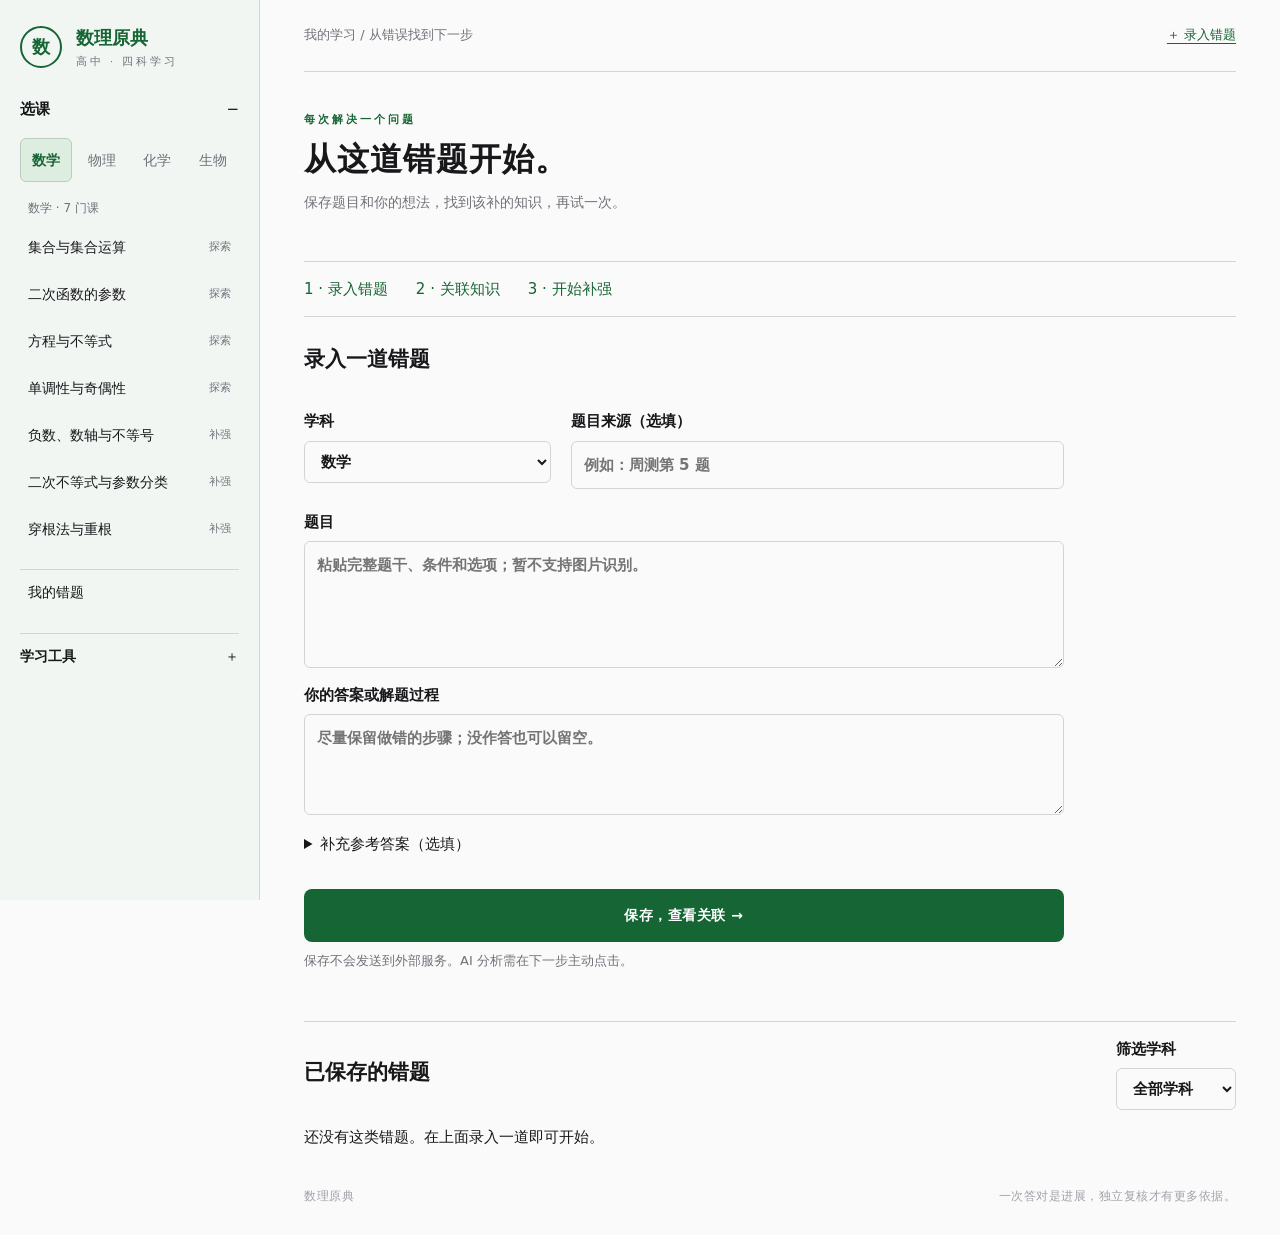
==== learning.html @ 26b703b5 "feat: 学习记录系统 + 科学实验模块 + 课程菜单导航 - 新增错题学习系统：learning.html + learning-store（localStorage 持久化）+ llm.js（A" ====
<!doctype html>
<html lang="zh-CN">
  <head>
    <meta charset="UTF-8" />
    <meta name="viewport" content="width=device-width,initial-scale=1" />
    <meta name="referrer" content="no-referrer" />
    <title>我的错题 · 数理原典</title>
    <link rel="stylesheet" href="style.css" />
    <link rel="stylesheet" href="learning.css" />
  <link rel="stylesheet" href="course-menu.css"></head>
  <body class="learning-page">
    <aside class="app-sidebar"><a class="brand" href="index.html"><span class="brandmark">数</span><span>数理原典<b>高中 · 四科学习</b></span></a><div id="course-menu"></div><a class="sidebar-notebook" href="learning.html#notebook">我的错题</a><details class="sidebar-tools"><summary>学习工具</summary><div class="sidebar-tools-content"><a href="learning.html#settings">API 设置</a><a href="learning.html#gaps">待补知识</a><button class="quiet" id="export">导出学习备份</button><label class="import-label">恢复备份<input id="import" type="file" accept="application/json,.json"></label><p class="notes">备份不含密钥，恢复只合并缺少的错题。</p></div></details></aside>
    <main>
      <header>
        <span>我的学习 / 从错误找到下一步</span><a href="#new">＋ 录入错题</a>
      </header>
      <p id="notice" role="status" aria-live="polite"></p>
      <section id="notebook-view">
        <section class="heading">
          <div>
            <div class="eyebrow">每次解决一个问题</div>
            <h1>从这道错题开始。</h1>
            <p>保存题目和你的想法，找到该补的知识，再试一次。</p>
          </div>
        </section>
        <ol class="workflow">
          <li>1 · 录入错题</li>
          <li>2 · 关联知识</li>
          <li>3 · 开始补强</li>
        </ol>
        <form id="mistake-form">
          <h2>录入一道错题</h2>
          <div class="field-row">
            <label>学科<select id="subject"></select></label
            ><label
              >题目来源（选填）<input
                id="source"
                maxlength="120"
                placeholder="例如：周测第 5 题"
            /></label>
          </div>
          <label
            >题目<textarea
              id="question"
              required
              maxlength="8000"
              rows="4"
              placeholder="粘贴完整题干、条件和选项；暂不支持图片识别。"
            ></textarea></label
          ><label
            >你的答案或解题过程<textarea
              id="student-answer"
              maxlength="8000"
              rows="3"
              placeholder="尽量保留做错的步骤；没作答也可以留空。"
            ></textarea>
          </label>
          <details>
            <summary>补充参考答案（选填）</summary>
            <label
              >参考答案与解释<textarea
                id="expected-answer"
                maxlength="8000"
                rows="3"
              ></textarea>
            </label>
          </details>
          <button class="primary" type="submit">保存，查看关联 →</button>
          <p class="notes">
            保存不会发送到外部服务。AI 分析需在下一步主动点击。
          </p>
        </form>
        <section class="records">
          <div class="section-heading">
            <h2>已保存的错题</h2>
            <label
              >筛选学科<select id="filter">
                <option value="">全部学科</option>
              </select></label
            >
          </div>
          <div id="records"></div>
        </section>
      </section>
      <section id="detail-view" hidden>
        <a href="#notebook">← 我的错题</a>
        <div id="detail"></div>
      </section>
      <section id="settings-view" hidden>
        <h1>API 设置</h1>
        <p>
          填写支持 OpenAI Chat Completions 格式的服务，模型名称由服务商提供。
        </p>
        <form id="settings-form">
          <label
            >API 地址<input
              id="api-url"
              type="url"
              required
              placeholder="https://服务域名/v1"
              autocomplete="off"
          /></label>
          <p class="notes">
            支持基础地址或完整 /chat/completions
            地址。服务须允许本网站跨域访问（CORS）。
          </p>
          <label
            >模型名称<input
              id="api-model"
              required
              maxlength="150"
              placeholder="填写服务商支持的模型 ID"
              autocomplete="off" /></label
          ><label
            >API Key<input
              id="api-key"
              type="password"
              required
              autocomplete="off"
              spellcheck="false" /></label
          ><label class="check"
            ><input
              id="remember-key"
              type="checkbox"
            />在这台私人设备记住密钥</label
          >
          <p class="notes">
            默认仅当前标签页保存密钥。勾选后明文保存在浏览器中，同源脚本可读取；不要在共享设备勾选。分析会把当前题目、解法和参考答案发给你填写的服务，请先去除姓名等个人信息。
          </p>
          <div class="actions">
            <button class="primary" type="submit">保存设置</button
            ><button class="quiet" type="button" id="test-api">测试连接</button
            ><button class="quiet" type="button" id="clear-key">
              忘记密钥
            </button>
          </div>
          <p id="api-status" role="status"></p>
        </form>
        <p class="notes">
          测试仅发送“请回复 OK”，可能产生少量 API 费用。没有 API
          也能保存错题和手动关联。
        </p>
      </section>
      <section id="gaps-view" hidden>
        <h1>待补知识</h1>
        <p>
          这些内容暂未匹配到系统课程。保留原题依据，供后续补充教材讲解和验证练习；AI
          建议需人工核对。
        </p>
        <button class="quiet" id="export-gaps">导出课程补充清单</button>
        <div id="gaps"></div>
      </section>
      <footer>
        数理原典 <span>一次答对是进展，独立复核才有更多依据。</span>
      </footer>
    </main>
    <script src="js/curriculum.js"></script><script src="js/course-menu.js"></script>
    <script src="js/learning-store.js"></script>
    <script src="js/llm.js"></script>
    <script src="js/learning.js"></script>
  </body>
</html>
---- style.css ----
:root {
  --ink: #18181b;
  --muted: #71717a;
  --accent: #166534;
  --line: #d4d4d8;
  --bg: #fafafa;
  --teal: #b45309;
}

* { box-sizing: border-box; }

body {
  margin: 0;
  background: var(--bg);
  color: var(--ink);
  font: 15px/1.75 'Noto Serif SC', -apple-system, BlinkMacSystemFont, "Segoe UI", "Microsoft YaHei", serif;
}

button, input, select { font: inherit; }
button { cursor: pointer; }

button:focus-visible, input:focus-visible, select:focus-visible {
  outline: 2px solid var(--accent);
  outline-offset: 2px;
}

button:disabled { cursor: not-allowed; opacity: .5; }

/* Sidebar */
aside {
  position: fixed;
  width: 260px;
  background: #f4f4f5;
  border-right: 1px solid var(--line);
  height: 100vh;
  padding: 36px 24px;
  display: flex;
  flex-direction: column;
}

.brand {
  display: flex;
  gap: 12px;
  color: var(--ink);
  text-decoration: none;
  font-size: 25px;
  font-weight: 750;
  align-items: center;
}

.brand b {
  display: block;
  font-size: 12px;
  letter-spacing: 2px;
  font-weight: 500;
  color: var(--muted);
}

.brandmark {
  display: grid;
  place-items: center;
  border: 2px solid var(--accent);
  color: var(--accent);
  border-radius: 50%;
  width: 42px;
  height: 42px;
  font-size: 18px;
  font-weight: 700;
}

.edition {
  font-size: 11px;
  color: var(--muted);
  letter-spacing: 2px;
  margin: 28px 5px 32px;
  text-transform: uppercase;
}

.navlabel {
  font-size: 11px;
  color: #a1a1aa;
  letter-spacing: 2.5px;
  text-transform: uppercase;
  display: flex;
  justify-content: space-between;
  align-items: baseline;
  padding: 0 0;
  margin: 24px 0 12px;
}

nav button {
  width: 100%;
  border: 0;
  background: transparent;
  text-align: left;
  border-radius: 6px;
  padding: 10px 14px;
  margin: 2px 0;
  color: #52525b;
  font-size: 14px;
  display: flex;
  gap: 10px;
  align-items: center;
}

nav button.active {
  background: #ffffff;
  color: var(--accent);
  font-weight: 650;
  box-shadow: 0 1px 3px rgba(0, 0, 0, 0.05);
}

nav button:hover {
  background: #e4e4e7;
}

.navicon {
  width: 24px;
  font-size: 19px;
}

.asidebottom {
  margin-top: auto;
  padding: 24px 10px 0;
}

.smallgrid {
  font-size: 28px;
  color: var(--accent);
}

.asidebottom strong {
  font-size: 14px;
  font-family: 'Noto Serif SC', Georgia, serif;
}

.asidebottom p {
  font-size: 12px;
  color: var(--muted);
  margin: 5px 0 18px;
}

.asidebottom > span {
  font-size: 12px;
  color: #a1a1aa;
}

/* Main */
main {
  margin-left: 260px;
  padding: 0 44px;
  max-width: 1400px;
}

header {
  height: 72px;
  display: flex;
  align-items: center;
  justify-content: space-between;
  border-bottom: 1px solid var(--line);
  font-size: 13px;
  color: var(--muted);
}

.slash {
  margin: 0 16px;
  color: #c4c4cc;
}

.headerhint {
  font-size: 12px;
}

.heading {
  display: flex;
  justify-content: space-between;
  align-items: center;
  padding: 30px 0 23px;
}

.eyebrow {
  font-size: 11px;
  color: var(--accent);
  letter-spacing: 3px;
  font-weight: 650;
  text-transform: uppercase;
}

h1 {
  font-family: 'Noto Serif SC', Georgia, serif;
  font-size: 32px;
  letter-spacing: 1px;
  margin: 8px 0 6px;
  line-height: 1.2;
}

p { margin: 8px 0; }

.heading p {
  font-size: 14px;
  color: var(--muted);
}

.quiet {
  border: 1px solid var(--line);
  background: #ffffff;
  color: #52525b;
  border-radius: 5px;
  padding: 8px 14px;
  font-size: 13px;
}

.quiet:hover {
  border-color: var(--accent);
  color: var(--accent);
}

/* Steps */
.steps {
  display: flex;
  background: #ffffff;
  padding: 0;
  border-radius: 8px;
  border: 1px solid var(--line);
  gap: 0;
  margin-bottom: 28px;
  overflow: hidden;
}

.step {
  flex: 1;
  padding: 14px 18px;
  display: flex;
  gap: 12px;
  align-items: center;
  color: #a1a1aa;
  font-size: 14px;
  border-right: 1px solid var(--line);
  position: relative;
}

.step:last-child {
  border-right: 0;
}

.step.current {
  background: #ffffff;
  border-radius: 0;
  box-shadow: none;
  color: var(--accent);
  font-weight: 600;
}

.step.current::after {
  content: '';
  position: absolute;
  bottom: 0;
  left: 18px;
  right: 18px;
  height: 2px;
  background: var(--accent);
  border-radius: 1px;
}

.step.done {
  color: var(--teal);
}

.step b {
  border: 1px solid currentColor;
  border-radius: 50%;
  width: 23px;
  height: 23px;
  text-align: center;
  font-size: 12px;
  line-height: 21px;
}

.step span {
  font-size: 12px;
  margin-left: auto;
}

/* Workspace */
.workspace {
  display: grid;
  grid-template-columns: minmax(0, 1fr) 320px;
  gap: 22px;
  align-items: start;
}

.experiment {
  background: #ffffff;
  border: 1px solid var(--line);
  border-radius: 10px;
  overflow: hidden;
}

.paneltop {
  display: flex;
  justify-content: space-between;
  align-items: center;
  padding: 18px 22px;
  border-bottom: 1px solid var(--line);
}

.paneltop strong {
  font-size: 15px;
}

.liveicon {
  color: var(--accent);
  margin-right: 9px;
}

.paneltop > span {
  font-size: 12px;
  color: var(--muted);
}

#toolbar {
  display: flex;
  gap: 7px;
  padding: 15px 22px 0;
  flex-wrap: wrap;
}

#toolbar:empty {
  display: none;
}

.pill {
  border: 1px solid var(--line);
  background: #ffffff;
  color: #52525b;
  padding: 7px 14px;
  font-size: 13px;
  border-radius: 20px;
}

.pill.active {
  color: var(--accent);
  background: #f0fdf4;
  border-color: #bbf7d0;
}

#visual {
  padding: 10px 20px 0;
}

svg {
  width: 100%;
  height: auto;
  display: block;
  overflow: hidden;
}

svg text {
  font: 14px 'Noto Serif SC', -apple-system, "Microsoft YaHei", serif;
  fill: #71717a;
}

/* JSXGraph 容器 */
.jxgbox {
  border-radius: 8px !important;
  border: 1px solid var(--line) !important;
  background: #ffffff !important;
}

/* KaTeX 公式内联样式 */
.katex-tex {
  display: inline;
}
.katex { font-size: 1em; }
.card .question .katex { font-size: 1.05em; }
.feedback .katex { font-size: 1em; }

.readout {
  display: grid;
  grid-template-columns: repeat(3, 1fr);
  padding: 0;
  gap: 0;
  border-top: 1px solid var(--line);
}

.stat {
  border-right: 1px solid var(--line);
  font-size: 12px;
  color: var(--muted);
  padding: 16px 20px;
  overflow-wrap: anywhere;
  letter-spacing: .5px;
}

.stat:last-child {
  border: none;
}

.stat strong {
  display: block;
  font-size: 20px;
  color: var(--ink);
  font-weight: 600;
  margin-top: 4px;
  font-family: 'Noto Serif SC', Georgia, serif;
}

.stat strong.blue {
  color: var(--accent);
}

#controls {
  padding: 20px 24px;
  background: #fafafa;
  border-top: 1px solid var(--line);
}

.control {
  display: grid;
  grid-template-columns: 100px 1fr 60px;
  gap: 14px;
  align-items: center;
  margin: 10px 0;
  font-size: 14px;
  color: #52525b;
}

.control output {
  background: #ffffff;
  border: 1px solid var(--line);
  text-align: center;
  border-radius: 4px;
  color: var(--accent);
  font-weight: 600;
  font-variant-numeric: tabular-nums;
}

input[type=range] {
  width: 100%;
  accent-color: var(--accent);
  cursor: ew-resize;
}

.labfooter {
  border-top: 1px solid var(--line);
  padding: 13px 22px;
  display: flex;
  justify-content: space-between;
  align-items: center;
  gap: 10px;
}

.labfooter > span {
  font-size: 12px;
  color: #a1a1aa;
}

/* Cards */
.card {
  background: #ffffff;
  border: 1px solid var(--line);
  border-radius: 10px;
  padding: 28px;
}

.card h2 {
  font-family: 'Noto Serif SC', Georgia, serif;
  font-size: 20px;
  margin: 14px 0 12px;
  line-height: 1.4;
}

.card .question {
  font-size: 16px;
  line-height: 1.9;
  margin: 15px 0;
}

.badge {
  background: #f0fdf4;
  color: var(--accent);
  font-size: 11px;
  padding: 4px 10px;
  border-radius: 4px;
  letter-spacing: 1px;
}

.option {
  display: flex;
  align-items: flex-start;
  gap: 12px;
  text-align: left;
  padding: 14px 16px;
  width: 100%;
  border: 1px solid var(--line);
  border-radius: 8px;
  background: #ffffff;
  margin: 8px 0;
  font-size: 14px;
  color: #52525b;
}

.option.selected {
  border-color: var(--accent);
  background: #f0fdf4;
  color: var(--accent);
}

.option .letter {
  flex-shrink: 0;
  display: grid;
  place-items: center;
  width: 24px;
  height: 24px;
  border-radius: 50%;
  background: #e4e4e7;
  font-size: 12px;
  font-weight: 600;
}

.option.selected .letter {
  background: var(--accent);
  color: #fff;
}

.primary {
  border: 0;
  background: var(--accent);
  color: #ffffff;
  border-radius: 8px;
  padding: 14px;
  width: 100%;
  margin-top: 20px;
  font-size: 14px;
  font-weight: 600;
  letter-spacing: .5px;
}

.primary:hover {
  background: #14532d;
}

.feedback {
  padding: 13px;
  margin-top: 15px;
  background: #f0fdf4;
  color: #166534;
  border-radius: 6px;
  font-size: 14px;
  line-height: 1.85;
}

.feedback.wrong {
  background: #fff7ed;
  color: #9a3412;
}

.concept {
  padding: 24px 12px;
}

.concept h3 {
  font-size: 15px;
  margin: 8px 0;
}

.concept p {
  font-size: 14px;
  line-height: 1.9;
  color: var(--muted);
}

footer {
  font-size: 12px;
  color: #a1a1aa;
  display: flex;
  justify-content: space-between;
  padding: 28px 0;
  letter-spacing: .5px;
}

.notes {
  font-size: 13px;
  color: var(--muted);
}

.tokens {
  display: flex;
  gap: 8px;
  flex-wrap: wrap;
  margin: 8px 0;
}

.token {
  border: 1px solid #bbf7d0;
  border-radius: 50%;
  width: 31px;
  height: 31px;
  background: #ffffff;
  color: var(--accent);
  cursor: grab;
  padding: 0;
}

.token.selected {
  background: var(--accent);
  color: #ffffff;
}

.zones {
  display: grid;
  grid-template-columns: repeat(4, 1fr);
  gap: 7px;
}

.zone {
  border: 1px dashed #c4c4cc;
  border-radius: 6px;
  background: #fafafa;
  padding: 8px 4px;
  font-size: 12px;
  color: #52525b;
  min-height: 48px;
}

.zone:hover {
  background: #e4e4e7;
}

#comparison {
  padding: 0 20px;
}

#comparison:not(:empty) {
  border-top: 1px solid var(--line);
  padding: 14px 20px;
  font-size: 13px;
  color: var(--muted);
}

.comparevalues {
  display: flex;
  flex-wrap: wrap;
  gap: 8px;
  color: var(--ink);
}

.comparevalues span {
  background: #f4f4f5;
  padding: 5px 9px;
  border-radius: 4px;
}

select {
  padding: 6px;
  border: 1px solid var(--line);
  border-radius: 4px;
  color: var(--ink);
  background: #ffffff;
}

.playrow {
  display: flex;
  gap: 10px;
  align-items: center;
  margin-bottom: 12px;
}

.lockednote {
  font-size: 13px;
  color: #9a3412;
  background: #fff7ed;
  padding: 8px 12px;
  border-radius: 5px;
  margin-bottom: 12px;
}

/* Responsive */
@media (min-width: 1500px) {
  .workspace { grid-template-columns: minmax(0, 1fr) 370px; }
  main { padding: 0 48px; }
  #visual { max-width: 950px; margin: auto; }
}

@media (max-width: 1150px) {
  aside { width: 220px; padding: 25px 16px; }
  main { margin-left: 220px; padding: 0 24px; }
  .workspace { grid-template-columns: minmax(0, 1fr) 300px; gap: 18px; }
  .step span { display: none; }
  .card { padding: 20px; }
  .control { grid-template-columns: 90px 1fr 50px; gap: 8px; }
}

@media (max-width: 900px) {
  aside { position: relative; width: 100%; height: auto; padding: 16px; }
  .brand { font-size: 22px; }
  .edition, .asidebottom, .navlabel { display: none; }
  nav { display: flex; flex-wrap: wrap; margin-top: 10px; }
  nav button { width: auto; font-size: 13px; padding: 7px; margin-right: 5px; }
  .navicon { display: none; }
  main { margin: 0; padding: 0 16px; }
  .workspace { grid-template-columns: 1fr; }
  .thinking { display: grid; grid-template-columns: 1fr 1fr; }
  .steps { margin-bottom: 15px; }
  .heading { padding-top: 20px; }
  h1 { font-size: 25px; }
  header { height: 48px; }
  .headerhint { display: none; }
}

@media (max-width: 550px) {
  .thinking { display: block; }
  .step { font-size: 12px; padding: 8px; }
  .step b { display: none; }
  .heading { gap: 10px; }
  .heading .quiet { white-space: nowrap; }
  .zones { grid-template-columns: 1fr 1fr; }
  .labfooter { align-items: flex-start; flex-direction: column; }
  .stat strong { font-size: 17px; }
  .readout { gap: 0; }
  footer span { display: none; }
}

/* Project branding */
.brand { font-size: 18px; gap: 14px; line-height: 1.3; font-family: 'Noto Serif SC', Georgia, serif; font-weight: 700; }
.brandmark { flex-shrink: 0; }
.brand b { font-size: 11px; letter-spacing: 3px; margin-top: 4px; font-weight: 400; text-transform: uppercase; font-family: -apple-system, 'Segoe UI', sans-serif; }
.asidebottom strong { font-size: 14px; }

/* Training links */
.learning-entry {padding:12px 0;border-bottom:1px solid var(--line);font-size:14px}
.learning-entry a,#learning-notice a {color:var(--accent);font-weight:600}
#learning-notice {padding:10px;border:1px solid var(--line)}
.training-hint { margin-top: 18px; padding: 12px; background: #f0fdf4; border-radius: 6px; border-left: 3px solid var(--accent); }
.training-hint strong { font-size: 14px; color: var(--accent); }
.training-hint p { margin: 6px 0 0; font-size: 13px; }
.training-link { color: var(--accent); text-decoration: none; padding: 2px 6px; background: #ffffff; border: 1px solid #bbf7d0; border-radius: 4px; font-size: 12px; display: inline-block; margin: 2px; }
.training-link:hover { background: #f0fdf4; border-color: var(--accent); }
---- learning.css ----
.learning-page {
  font-family: system-ui, "Microsoft YaHei", sans-serif;
}
.learning-page aside nav {
  display: flex;
  flex-direction: column;
  gap: 8px;
  margin: 30px 0;
}
.learning-page aside nav a {
  padding: 8px 0;
}
.learning-page a {
  color: var(--accent);
  text-underline-offset: 4px;
}
.learning-page main {
  max-width: 1200px;
}
.learning-page h1 {
  font-size: 2rem;
  line-height: 1.4;
}
.learning-page h2 {
  font-size: 1.3rem;
  margin-top: 24px;
}
.learning-page p {
  max-width: 75ch;
}
.learning-page form {
  max-width: 760px;
}
.learning-page label {
  display: block;
  margin: 14px 0 6px;
  font-weight: 600;
}
.learning-page input:not([type="checkbox"]),
.learning-page select,
.learning-page textarea {
  display: block;
  width: 100%;
  margin-top: 6px;
  border: 1px solid var(--line);
  background: var(--bg);
  color: var(--ink);
  border-radius: 6px;
  padding: 10px 12px;
  font: inherit;
}
.learning-page textarea {
  resize: vertical;
}
.learning-page input:focus-visible,
.learning-page textarea:focus-visible {
  outline: 2px solid var(--accent);
  outline-offset: 2px;
}
.field-row {
  display: grid;
  grid-template-columns: 1fr 2fr;
  gap: 20px;
}
.workflow {
  display: flex;
  list-style: none;
  padding: 14px 0;
  gap: 28px;
  border-block: 1px solid var(--line);
  color: var(--accent);
}
.learning-page details {
  margin: 16px 0;
}
.learning-page summary {
  cursor: pointer;
}
.learning-page .primary {
  margin-top: 16px;
}
.actions {
  display: flex;
  align-items: center;
  gap: 12px;
  flex-wrap: wrap;
  margin: 18px 0;
}
.learning-page .actions .primary {
  margin: 0;
}
.learning-page .actions button {
  width: auto;
  min-width: 140px;
}
.section-heading {
  display: flex;
  gap: 20px;
  align-items: center;
  justify-content: space-between;
}
.section-heading select {
  min-width: 120px;
}
.records {
  margin-top: 48px;
  border-top: 1px solid var(--line);
}
.record,
.knowledge-link,
.gap {
  padding: 20px 0;
  border-bottom: 1px solid var(--line);
  overflow-wrap: anywhere;
}
.record h3,
.knowledge-link h3 {
  margin: 0 0 8px;
}
.record p {
  margin: 5px 0;
}
.record-link {
  display: block;
  font-size: 1.1rem;
  font-weight: 600;
}
.source-text {
  white-space: pre-wrap;
  overflow-wrap: anywhere;
  line-height: 1.8;
}
.analysis-summary {
  padding: 16px;
  background: oklch(96% 0.014 150);
  border: 1px solid var(--line);
  border-radius: 6px;
}
.badge-text {
  font-size: 0.85rem;
  color: var(--muted);
}
.learning-page button:disabled {
  cursor: wait;
  opacity: 0.6;
}
.learning-page .check {
  font-weight: 400;
  display: flex;
  gap: 10px;
  align-items: center;
}
#notice:not(:empty),
#api-status:not(:empty) {
  padding: 12px;
  border: 1px solid var(--line);
  border-radius: 6px;
  background: oklch(96% 0.014 150);
  white-space: pre-wrap;
  overflow-wrap: anywhere;
}
.import-label {
  font-size: 0.85rem;
}
.learning-page aside input[type="file"] {
  max-width: 100%;
  font-size: 0.8rem;
}
.learning-page [hidden] {
  display: none !important;
}
@media (max-width: 800px) {
  .learning-page aside {
    position: static;
    width: auto;
    height: auto;
    padding: 18px 22px;
  }
  .learning-page aside nav {
    flex-direction: row;
    flex-wrap: wrap;
    margin: 12px 0;
    gap: 16px;
  }
  .learning-page aside .notes {
    display: none;
  }
  .learning-page main {
    margin-left: 0;
    padding: 20px;
  }
  .workflow {
    gap: 12px;
    font-size: 0.85rem;
  }
  .field-row {
    grid-template-columns: 1fr;
    gap: 0;
  }
  .section-heading {
    align-items: flex-start;
  }
  .learning-page h1 {
    font-size: 1.7rem;
  }
}
@media (prefers-reduced-motion: reduce) {
  * {
    scroll-behavior: auto !important;
  }
}
---- course-menu.css ----
/* Loaded last on every page to keep navigation independent of page styles. */
aside.app-sidebar {
  padding: 26px 20px;
  overflow-y: auto;
  gap: 18px;
  background: oklch(97% 0.006 150);
  font-family: system-ui, "Microsoft YaHei", sans-serif;
}
.app-sidebar .brand {
  margin: 0;
  font-family: inherit;
}
.app-sidebar details {
  margin: 0;
}
.app-sidebar summary {
  cursor: pointer;
  list-style: none;
  font-weight: 600;
  padding: 10px 0;
  display: flex;
  align-items: center;
  gap: 10px;
  min-height: 44px;
}
.app-sidebar summary::-webkit-details-marker {
  display: none;
}
.app-sidebar summary::after {
  content: "＋";
  margin-left: auto;
  font-weight: 400;
}
.app-sidebar details[open] > summary::after {
  content: "−";
}
#course-current {
  display: none;
}
.app-sidebar .subject-switch {
  display: grid;
  grid-template-columns: repeat(4, 1fr);
  gap: 4px;
  margin: 6px 0 16px;
}
.subject-switch button {
  font: inherit;
  font-size: 14px;
  border: 1px solid transparent;
  background: transparent;
  color: var(--muted);
  min-height: 44px;
  border-radius: 6px;
  padding: 6px 2px;
}
.subject-switch button[aria-pressed="true"] {
  color: var(--accent);
  background: oklch(93% 0.025 150);
  border-color: oklch(83% 0.03 150);
  font-weight: 700;
}
.subject-switch button:hover {
  background: oklch(94% 0.012 150);
}
.app-sidebar .course-list-label {
  font-size: 12px;
  color: var(--muted);
  margin: 0 8px 6px;
}
.app-sidebar #course-list {
  display: flex;
  flex-direction: column;
  gap: 3px;
  margin: 0;
}
.app-sidebar .course-link {
  display: flex;
  align-items: center;
  gap: 8px;
  padding: 10px 8px;
  min-height: 44px;
  line-height: 1.5;
  color: var(--ink);
  text-decoration: none;
  font-size: 14px;
  border-radius: 5px;
}
.course-link span {
  flex: 1;
  min-width: 0;
}
.course-link small {
  font-size: 11px;
  color: var(--muted);
  white-space: nowrap;
  font-weight: 400;
}
.app-sidebar .course-link:hover {
  background: oklch(94% 0.012 150);
}
.app-sidebar .course-link[aria-current="page"] {
  background: oklch(93% 0.025 150);
  color: var(--accent);
  font-weight: 650;
}
.app-sidebar .sidebar-notebook {
  display: block;
  color: var(--ink);
  text-decoration: none;
  font-size: 14px;
  min-height: 44px;
  padding: 10px 8px;
  border-top: 1px solid var(--line);
}
.app-sidebar .sidebar-tools {
  border-top: 1px solid var(--line);
  font-size: 14px;
}
.sidebar-tools-content {
  display: flex;
  flex-direction: column;
  gap: 12px;
  padding: 8px;
}
.app-sidebar .sidebar-tools-content a {
  color: var(--muted);
  text-decoration: none;
  min-height: 36px;
  display: flex;
  align-items: center;
}
.app-sidebar .sidebar-tools-content a:hover {
  color: var(--accent);
  text-decoration: underline;
}
.app-sidebar .sidebar-tools-content label {
  margin: 0;
  font-size: 12px;
}
.app-sidebar .sidebar-tools-content input {
  max-width: 100%;
  font-size: 12px;
}
.app-sidebar .sidebar-tools-content .notes {
  display: block;
  font-size: 12px;
  margin: 0;
}
.app-sidebar button:focus-visible,
.app-sidebar a:focus-visible,
.app-sidebar summary:focus-visible {
  outline: 2px solid var(--accent);
  outline-offset: 2px;
}
@media (max-width: 900px) {
  aside.app-sidebar {
    position: relative;
    width: 100%;
    height: auto;
    padding: 12px 16px;
    display: grid;
    grid-template-columns: minmax(0, 1fr) auto;
    gap: 4px 12px;
  }
  .app-sidebar .brand {
    font-size: 17px;
    grid-column: 1;
  }
  .app-sidebar .brandmark {
    width: 32px;
    height: 32px;
  }
  .app-sidebar .brand b {
    display: none;
  }
  .app-sidebar .sidebar-notebook {
    grid-column: 2;
    grid-row: 1;
    border: 0;
    padding: 4px;
    min-height: 36px;
  }
  #course-menu,
  .app-sidebar .sidebar-tools {
    grid-column: 1 / -1;
  }
  #course-current {
    display: block;
    flex: 1;
    min-width: 0;
    overflow: hidden;
    text-overflow: ellipsis;
    white-space: nowrap;
    color: var(--muted);
    font-size: 12px;
    font-weight: 400;
  }
  .app-sidebar #course-list {
    display: flex;
    max-height: 45vh;
    overflow-y: auto;
  }
  .app-sidebar .subject-switch {
    margin-bottom: 8px;
  }
  .app-sidebar .sidebar-tools {
    border: 0;
  }
  .app-sidebar .sidebar-tools > summary {
    padding: 2px 0;
    min-height: 32px;
    font-size: 12px;
    color: var(--muted);
  }
  .learning-page main {
    margin-left: 0;
  }
}
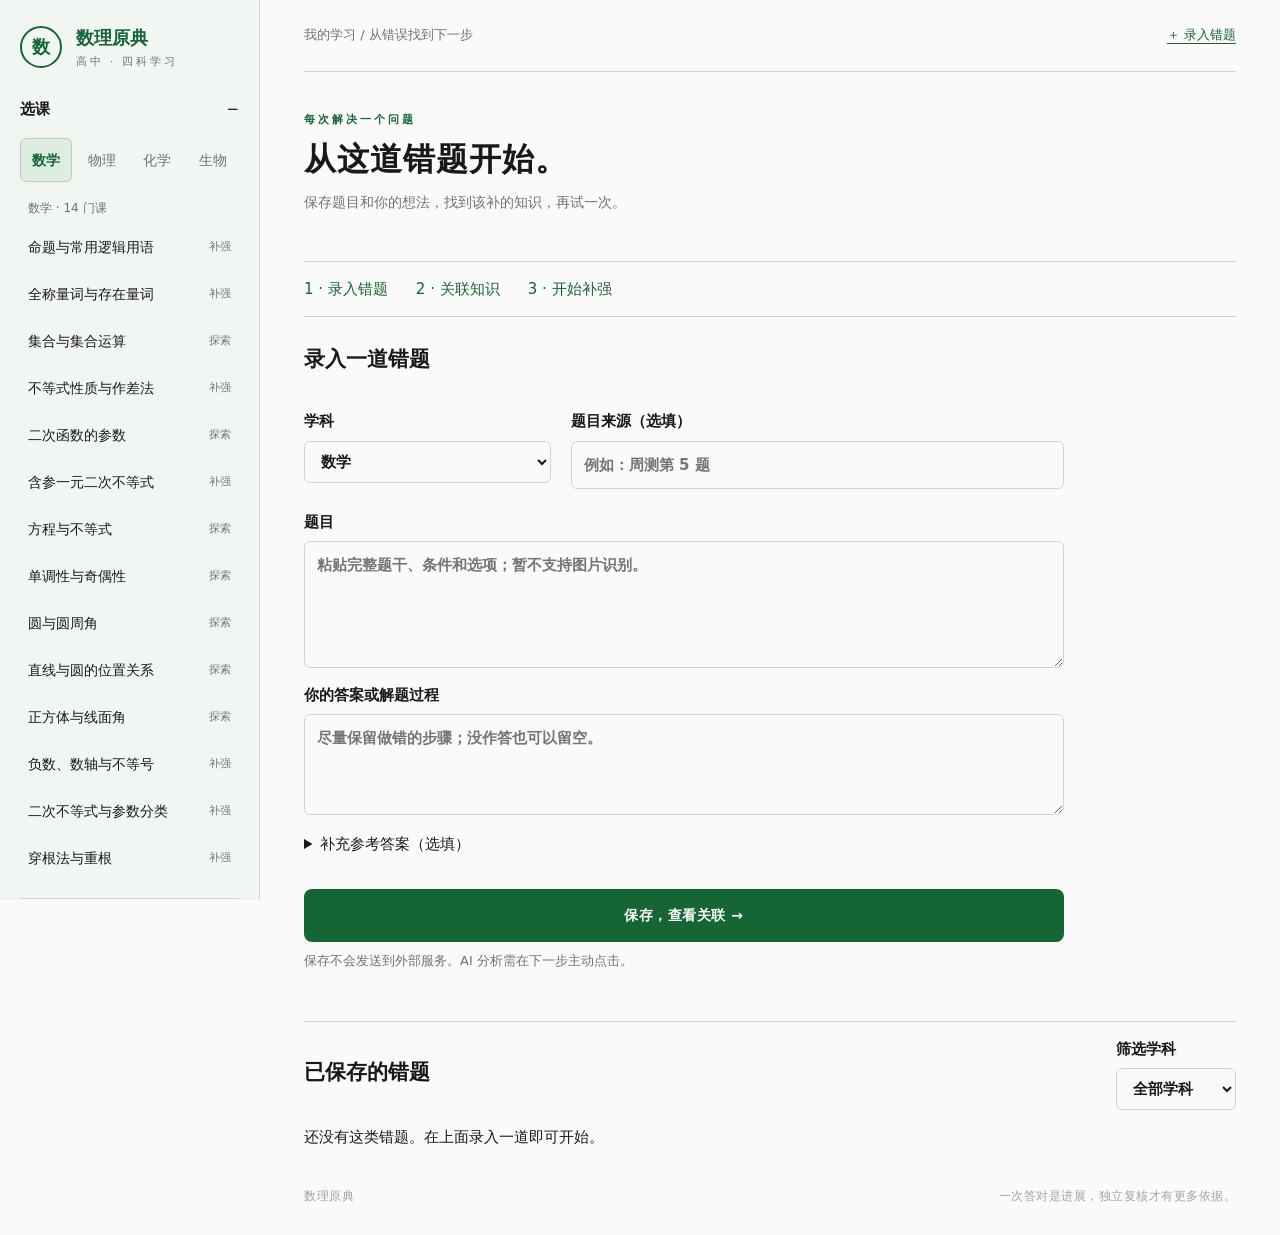
==== commit 9fa0c41d: "丰富数学课程：新增4个训练模块(命题逻辑/不等式性质/含参二次不等式/量词否定)，集成分类树知识图谱结构，添加定理交互实验室" ====
--- a/learning.html
+++ b/learning.html
@@ -9,7 +9,7 @@
     <link rel="stylesheet" href="learning.css" />
   <link rel="stylesheet" href="course-menu.css"></head>
   <body class="learning-page">
-    <aside class="app-sidebar"><a class="brand" href="index.html"><span class="brandmark">数</span><span>数理原典<b>高中 · 四科学习</b></span></a><div id="course-menu"></div><a class="sidebar-notebook" href="learning.html#notebook">我的错题</a><details class="sidebar-tools"><summary>学习工具</summary><div class="sidebar-tools-content"><a href="learning.html#settings">API 设置</a><a href="learning.html#gaps">待补知识</a><button class="quiet" id="export">导出学习备份</button><label class="import-label">恢复备份<input id="import" type="file" accept="application/json,.json"></label><p class="notes">备份不含密钥，恢复只合并缺少的错题。</p></div></details></aside>
+    <aside class="app-sidebar"><a class="brand" href="index.html"><span class="brandmark">数</span><span>数理原典<b>高中 · 四科学习</b></span></a><div id="course-menu"></div><a class="sidebar-notebook" href="learning.html#notebook">我的错题</a><details class="sidebar-tools"><summary>学习工具</summary><div class="sidebar-tools-content"><a href="learning.html#settings">API 设置</a><a href="learning.html#gaps">待补知识</a><a href="theorems.html">定理联系列表</a><button class="quiet" id="export">导出学习备份</button><label class="import-label">恢复备份<input id="import" type="file" accept="application/json,.json"></label><p class="notes">备份不含密钥，恢复只合并缺少的错题。</p></div></details></aside>
     <main>
       <header>
         <span>我的学习 / 从错误找到下一步</span><a href="#new">＋ 录入错题</a>
